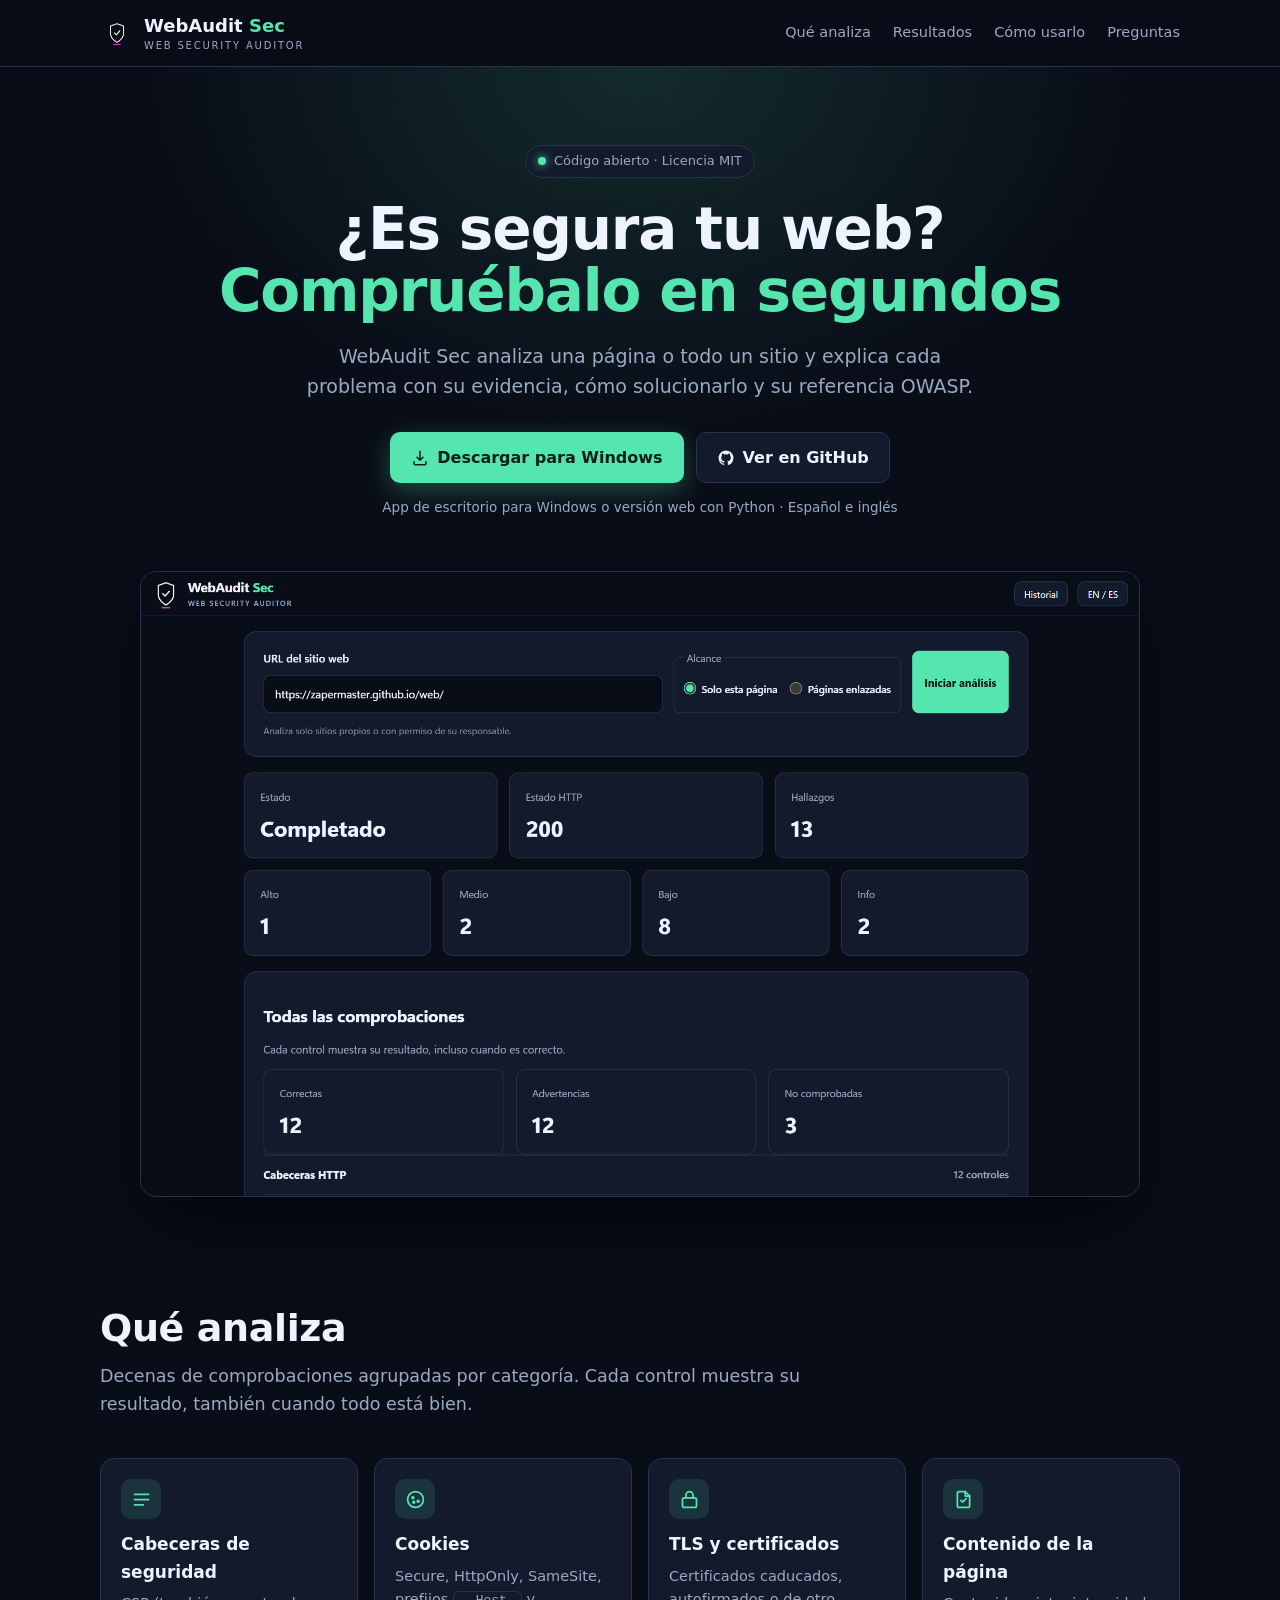
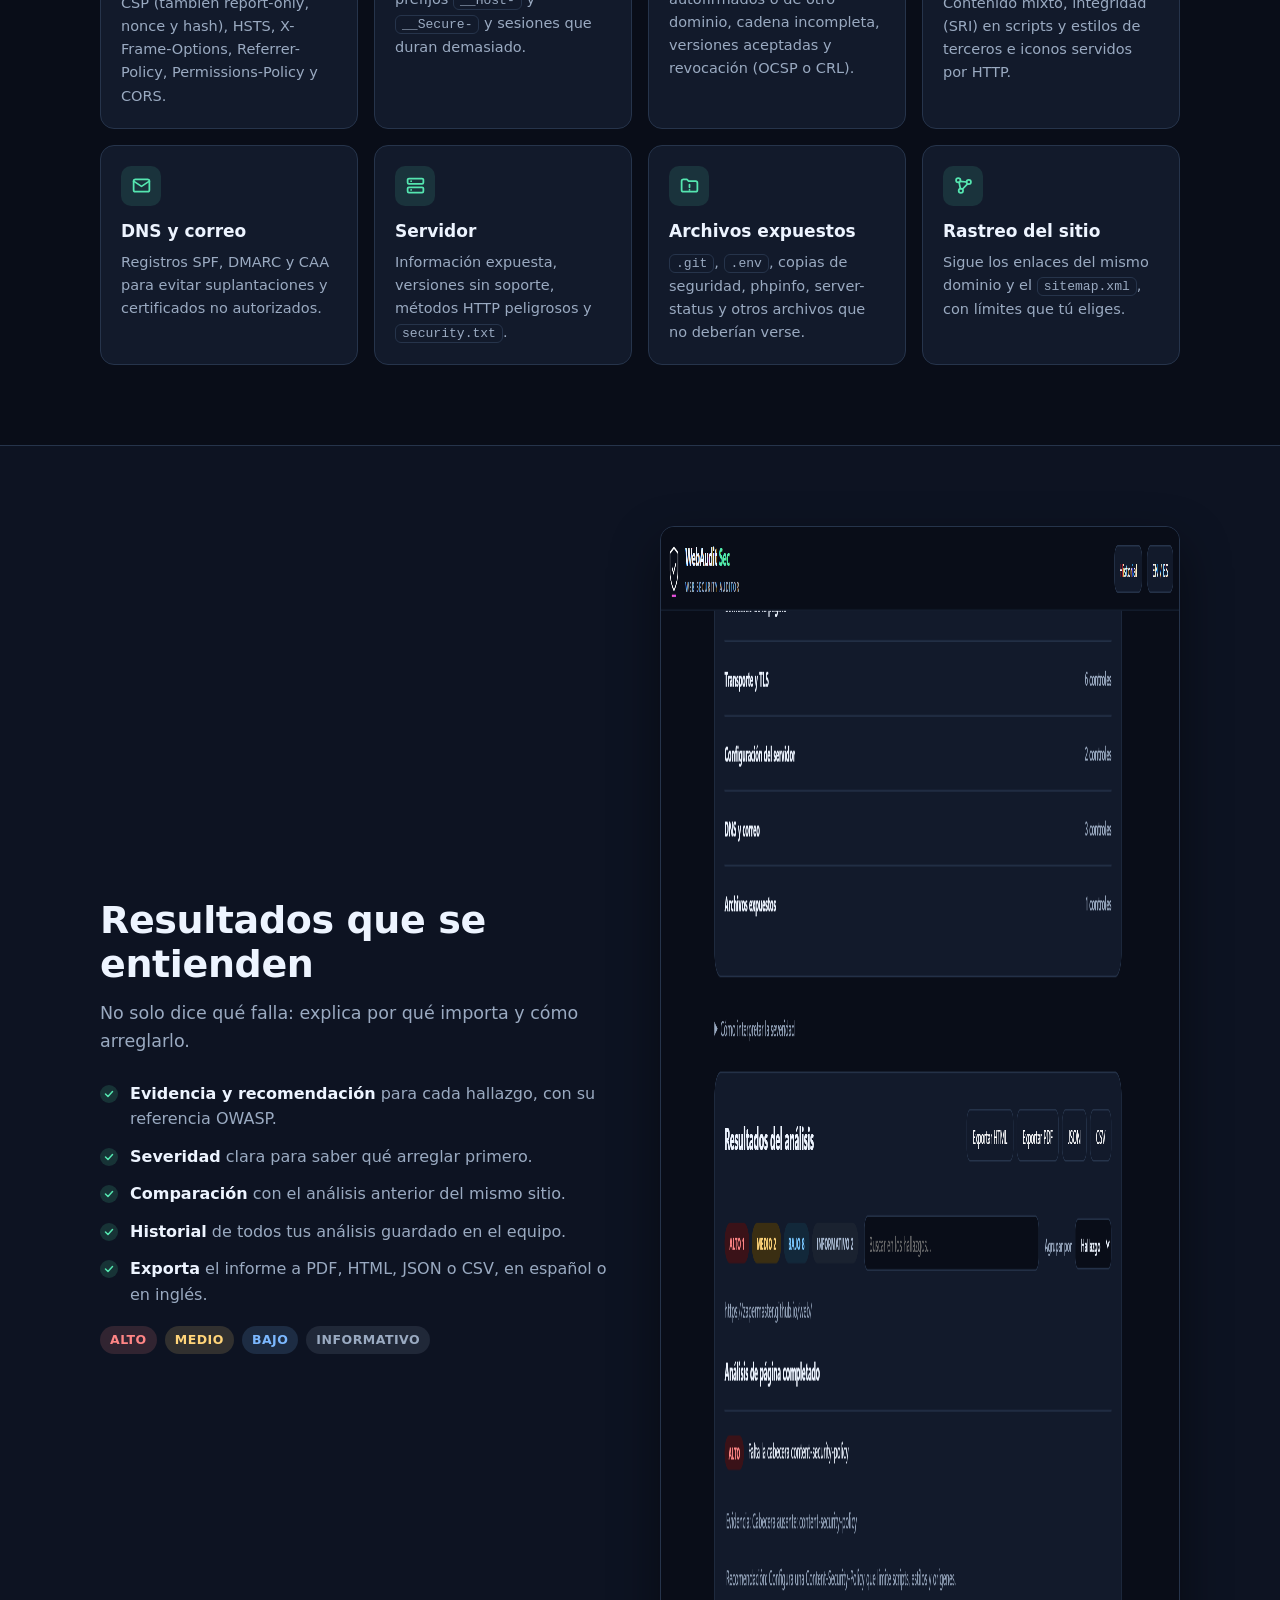
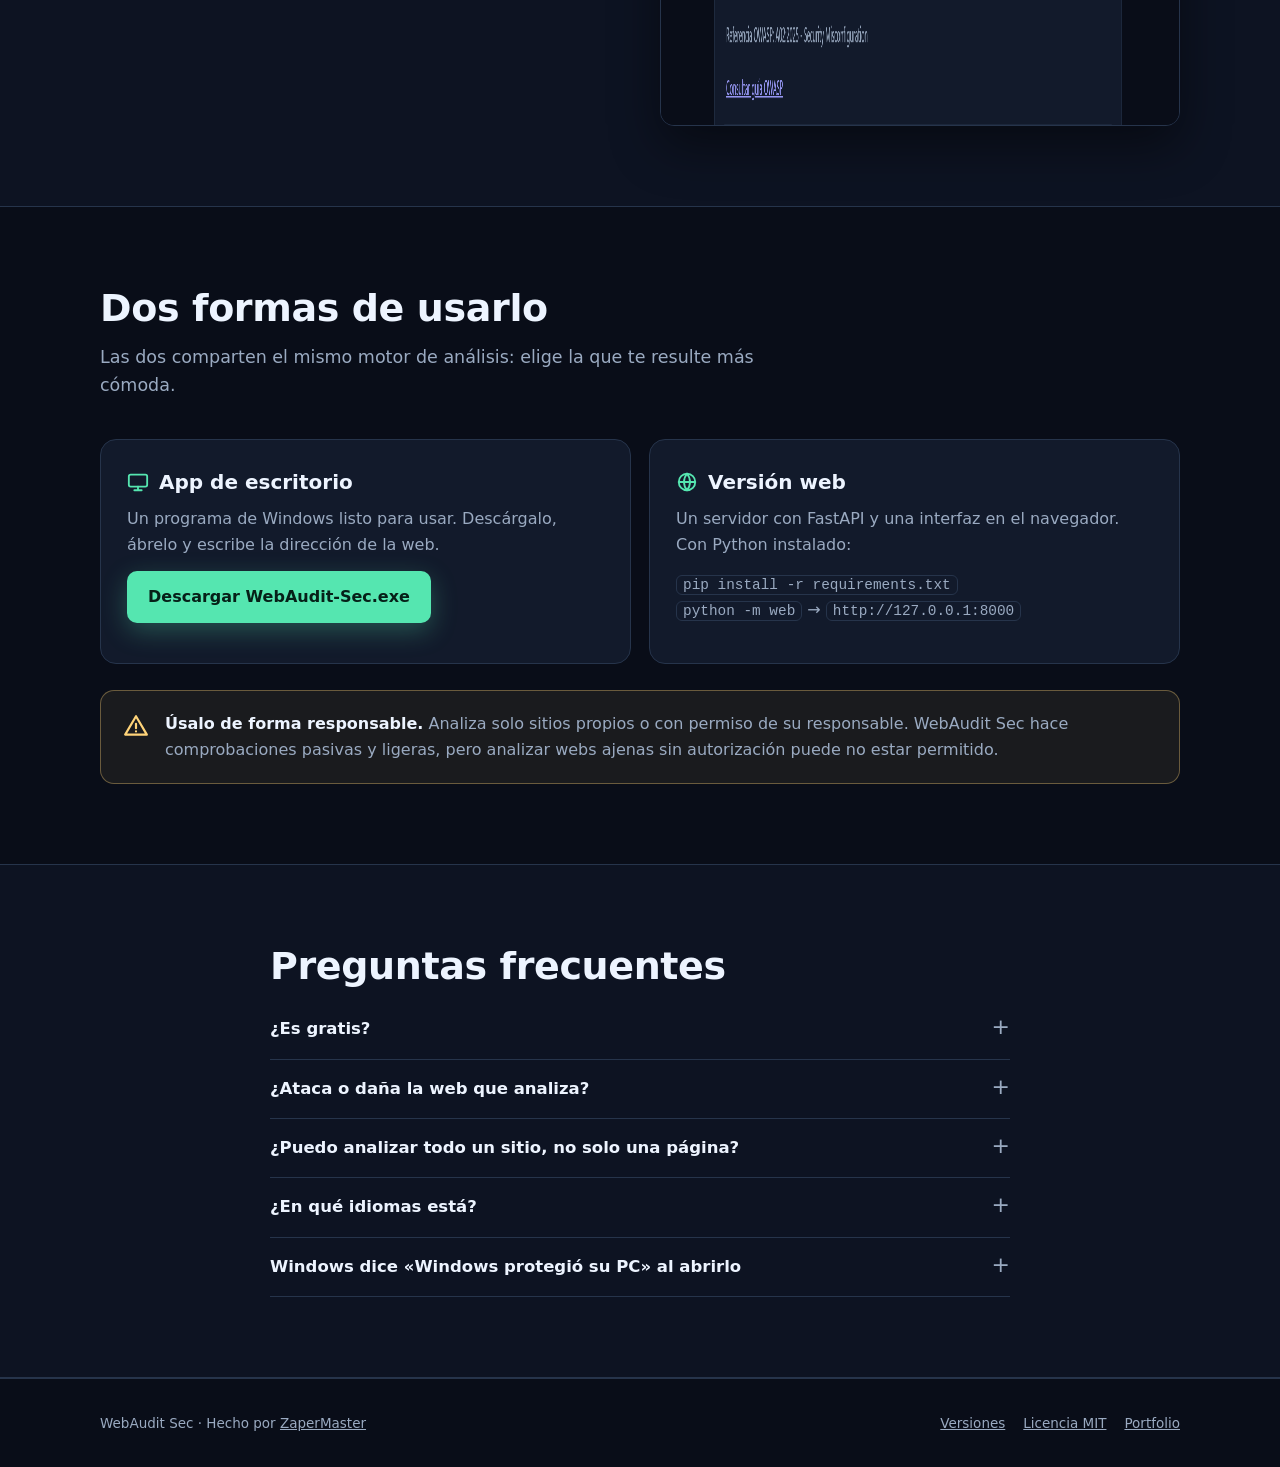
==== docs/index.html @ 6c25b054 "Página web del proyecto (docs/, GitHub Pages)" ====
<!doctype html>
<html lang="es">
<head>
<meta charset="utf-8">
<meta name="viewport" content="width=device-width, initial-scale=1">
<title>WebAudit Sec · Auditor de seguridad web</title>
<meta name="description" content="Auditor de seguridad web: cabeceras, cookies, TLS, DNS y archivos expuestos, con recomendaciones y referencias OWASP. Web y app de escritorio para Windows.">
<link rel="icon" href="logo.png">
<meta property="og:title" content="WebAudit Sec">
<meta property="og:description" content="Analiza la seguridad de una web y explica cada hallazgo con su recomendación y su referencia OWASP.">
<meta property="og:image" content="capturas/resumen.png">
<style>
  :root {
    --bg: #090d18; --bg-2: #0d1322; --panel: #121a2b; --border: #26344b;
    --accent: #55e6b0; --pink: #e24fd6; --muted: #9aaac1; --text: #edf4ff;
    --high: #ff8585; --medium: #ffd479; --low: #7cb8ff;
  }
  * { box-sizing: border-box; }
  html { scroll-behavior: smooth; }
  body { margin: 0; background: var(--bg); color: var(--text); font: 16px/1.6 "Segoe UI", system-ui, -apple-system, Roboto, sans-serif; }
  a { color: inherit; }
  code { font-family: "Cascadia Code", Consolas, monospace; font-size: .9em; background: var(--panel); border: 1px solid var(--border); border-radius: 6px; padding: 1px 6px; }
  .wrap { max-width: 1120px; margin: 0 auto; padding: 0 20px; }

  header { position: sticky; top: 0; z-index: 10; background: color-mix(in srgb, var(--bg) 85%, transparent); backdrop-filter: blur(10px); border-bottom: 1px solid var(--border); }
  header .wrap { display: flex; align-items: center; gap: 24px; height: 66px; }
  .brand { display: flex; align-items: center; gap: 10px; text-decoration: none; }
  .brand img { width: 34px; height: 34px; }
  .brand b { font-size: 18px; }
  .brand b span { color: var(--accent); }
  .brand small { display: block; font-size: 10px; letter-spacing: .18em; color: var(--muted); margin-top: -3px; }
  nav { display: flex; gap: 22px; margin-left: auto; font-size: 14.5px; }
  nav a { text-decoration: none; color: var(--muted); }
  nav a:hover { color: var(--text); }

  .btn { display: inline-flex; align-items: center; gap: 8px; padding: 12px 20px; border-radius: 10px; font-weight: 600; text-decoration: none; border: 1px solid transparent; transition: transform .15s, filter .15s; }
  .btn:hover { transform: translateY(-1px); filter: brightness(1.08); }
  .btn svg { width: 18px; height: 18px; }
  .btn-primary { background: var(--accent); color: #062018; box-shadow: 0 8px 26px rgb(85 230 176 / .28); }
  .btn-ghost { border-color: var(--border); background: var(--panel); }

  .hero { padding: 78px 0 30px; text-align: center; background: radial-gradient(55% 45% at 50% 0%, rgb(85 230 176 / .14), transparent 70%); }
  .tag { display: inline-flex; gap: 8px; align-items: center; padding: 5px 12px; border: 1px solid var(--border); border-radius: 999px; font-size: 13px; color: var(--muted); background: var(--panel); margin-bottom: 20px; }
  .tag i { width: 8px; height: 8px; border-radius: 50%; background: var(--accent); box-shadow: 0 0 10px var(--accent); }
  .hero h1 { font-size: clamp(34px, 6vw, 58px); line-height: 1.08; margin: 0 auto 18px; max-width: 860px; letter-spacing: -.02em; }
  .hero h1 span { color: var(--accent); }
  .hero p { font-size: 19px; color: var(--muted); max-width: 680px; margin: 0 auto 30px; }
  .cta { display: flex; gap: 12px; justify-content: center; flex-wrap: wrap; }
  .note { margin-top: 14px; font-size: 13.5px; color: var(--muted); }

  .shot { margin: 52px auto 0; max-width: 1000px; border-radius: 16px; border: 1px solid var(--border); overflow: hidden; box-shadow: 0 30px 80px rgb(0 0 0 / .55); background: var(--panel); }
  .shot img { display: block; width: 100%; height: auto; }

  section { padding: 80px 0; }
  section.alt { background: var(--bg-2); border-top: 1px solid var(--border); border-bottom: 1px solid var(--border); }
  h2 { font-size: clamp(28px, 4vw, 38px); line-height: 1.15; margin: 0 0 12px; letter-spacing: -.01em; }
  .lead { color: var(--muted); font-size: 17.5px; max-width: 700px; margin: 0 0 40px; }

  .checks { display: grid; grid-template-columns: repeat(auto-fit, minmax(250px, 1fr)); gap: 16px; }
  .check { border: 1px solid var(--border); border-radius: 14px; padding: 20px; background: var(--panel); }
  .check .ico { width: 40px; height: 40px; border-radius: 10px; display: grid; place-items: center; background: rgb(85 230 176 / .12); color: var(--accent); margin-bottom: 12px; }
  .check .ico svg { width: 21px; height: 21px; }
  .check h3 { margin: 0 0 6px; font-size: 17px; }
  .check p { margin: 0; color: var(--muted); font-size: 14.5px; }

  .split { display: grid; grid-template-columns: 1fr 1fr; gap: 40px; align-items: center; }
  .split img { width: 100%; border-radius: 14px; border: 1px solid var(--border); box-shadow: 0 20px 50px rgb(0 0 0 / .45); }
  ul.ticks { list-style: none; padding: 0; margin: 0; display: grid; gap: 12px; }
  ul.ticks li { padding-left: 30px; position: relative; color: var(--muted); }
  ul.ticks li b { color: var(--text); }
  ul.ticks li::before { content: ""; position: absolute; left: 0; top: 4px; width: 18px; height: 18px; border-radius: 50%; background: rgb(85 230 176 / .15) url("data:image/svg+xml,%3Csvg xmlns='http://www.w3.org/2000/svg' viewBox='0 0 24 24' fill='none' stroke='%2355e6b0' stroke-width='3' stroke-linecap='round' stroke-linejoin='round'%3E%3Cpath d='M5 12l5 5 9-10'/%3E%3C/svg%3E") center / 12px no-repeat; }
  .sev { display: flex; gap: 8px; flex-wrap: wrap; margin: 18px 0 0; }
  .sev span { padding: 4px 10px; border-radius: 999px; font-size: 12.5px; font-weight: 700; letter-spacing: .04em; }

  .modes { display: grid; grid-template-columns: repeat(auto-fit, minmax(300px, 1fr)); gap: 18px; }
  .mode { border: 1px solid var(--border); border-radius: 16px; padding: 26px; background: var(--panel); }
  .mode h3 { margin: 0 0 8px; font-size: 20px; display: flex; align-items: center; gap: 10px; }
  .mode h3 svg { width: 22px; height: 22px; color: var(--accent); }
  .mode p { color: var(--muted); margin: 0 0 14px; }

  .warn { display: flex; gap: 16px; align-items: flex-start; border: 1px solid rgb(255 212 121 / .35); background: rgb(255 212 121 / .07); border-radius: 14px; padding: 20px 22px; }
  .warn svg { flex: none; width: 26px; height: 26px; color: var(--medium); margin-top: 2px; }
  .warn p { margin: 0; color: var(--muted); }
  .warn b { color: var(--text); }

  .faq { max-width: 780px; }
  details { border-bottom: 1px solid var(--border); padding: 16px 0; }
  summary { cursor: pointer; font-weight: 600; font-size: 16.5px; list-style: none; display: flex; justify-content: space-between; gap: 20px; }
  summary::after { content: "+"; color: var(--muted); font-weight: 400; font-size: 22px; line-height: 1; }
  details[open] summary::after { content: "−"; }
  details p { margin: 10px 0 0; color: var(--muted); }

  footer { padding: 34px 0; border-top: 1px solid var(--border); color: var(--muted); font-size: 13.5px; }
  footer .wrap { display: flex; flex-wrap: wrap; gap: 14px 26px; align-items: center; }
  footer .right { margin-left: auto; display: flex; gap: 18px; }

  @media (max-width: 800px) {
    nav { display: none; }
    .split { grid-template-columns: 1fr; }
    section { padding: 60px 0; }
    footer .right { margin-left: 0; }
  }
</style>
</head>
<body>

<header>
  <div class="wrap">
    <a class="brand" href="#"><img src="logo.png" alt=""><div><b>WebAudit <span>Sec</span></b><small>WEB SECURITY AUDITOR</small></div></a>
    <nav>
      <a href="#analiza">Qué analiza</a>
      <a href="#resultados">Resultados</a>
      <a href="#uso">Cómo usarlo</a>
      <a href="#preguntas">Preguntas</a>
    </nav>
  </div>
</header>

<main>
  <div class="hero">
    <div class="wrap">
      <div class="tag"><i></i> Código abierto · Licencia MIT</div>
      <h1>¿Es segura tu web? <span>Compruébalo en segundos</span></h1>
      <p>WebAudit Sec analiza una página o todo un sitio y explica cada problema con su evidencia, cómo solucionarlo y su referencia OWASP.</p>
      <div class="cta">
        <a class="btn btn-primary" href="https://github.com/ZaperMaster/WebAudit-Sec/releases/latest">
          <svg viewBox="0 0 24 24" fill="none" stroke="currentColor" stroke-width="2" stroke-linecap="round" stroke-linejoin="round"><path d="M12 3v12m0 0-4-4m4 4 4-4M4 17v2a2 2 0 0 0 2 2h12a2 2 0 0 0 2-2v-2"/></svg>
          Descargar para Windows
        </a>
        <a class="btn btn-ghost" href="https://github.com/ZaperMaster/WebAudit-Sec">
          <svg viewBox="0 0 24 24" fill="currentColor"><path d="M12 2a10 10 0 0 0-3.16 19.49c.5.09.68-.22.68-.48v-1.7c-2.78.6-3.37-1.34-3.37-1.34-.45-1.16-1.11-1.47-1.11-1.47-.91-.62.07-.6.07-.6 1 .07 1.53 1.03 1.53 1.03.9 1.52 2.34 1.08 2.91.83.09-.65.35-1.08.63-1.33-2.22-.25-4.55-1.11-4.55-4.94 0-1.09.39-1.98 1.03-2.68-.1-.25-.45-1.27.1-2.65 0 0 .84-.27 2.75 1.02a9.56 9.56 0 0 1 5 0c1.91-1.29 2.75-1.02 2.75-1.02.55 1.38.2 2.4.1 2.65.64.7 1.03 1.59 1.03 2.68 0 3.84-2.34 4.68-4.57 4.93.36.31.68.92.68 1.85v2.74c0 .27.18.58.69.48A10 10 0 0 0 12 2Z"/></svg>
          Ver en GitHub
        </a>
      </div>
      <div class="note">App de escritorio para Windows o versión web con Python · Español e inglés</div>
      <div class="shot"><img src="capturas/resumen.png" alt="Resumen de un análisis: estado, hallazgos por severidad y comprobaciones" width="1920" height="1200"></div>
    </div>
  </div>

  <section id="analiza">
    <div class="wrap">
      <h2>Qué analiza</h2>
      <p class="lead">Decenas de comprobaciones agrupadas por categoría. Cada control muestra su resultado, también cuando todo está bien.</p>
      <div class="checks">
        <div class="check"><div class="ico"><svg viewBox="0 0 24 24" fill="none" stroke="currentColor" stroke-width="2" stroke-linecap="round" stroke-linejoin="round"><path d="M4 6h16M4 12h16M4 18h10"/></svg></div><h3>Cabeceras de seguridad</h3><p>CSP (también report-only, nonce y hash), HSTS, X-Frame-Options, Referrer-Policy, Permissions-Policy y CORS.</p></div>
        <div class="check"><div class="ico"><svg viewBox="0 0 24 24" fill="none" stroke="currentColor" stroke-width="2" stroke-linecap="round" stroke-linejoin="round"><circle cx="12" cy="12" r="9"/><circle cx="9" cy="10" r="1"/><circle cx="15" cy="14" r="1"/><circle cx="10" cy="15" r="1"/></svg></div><h3>Cookies</h3><p>Secure, HttpOnly, SameSite, prefijos <code>__Host-</code> y <code>__Secure-</code> y sesiones que duran demasiado.</p></div>
        <div class="check"><div class="ico"><svg viewBox="0 0 24 24" fill="none" stroke="currentColor" stroke-width="2" stroke-linecap="round" stroke-linejoin="round"><rect x="4" y="10" width="16" height="11" rx="2"/><path d="M8 10V7a4 4 0 0 1 8 0v3"/></svg></div><h3>TLS y certificados</h3><p>Certificados caducados, autofirmados o de otro dominio, cadena incompleta, versiones aceptadas y revocación (OCSP o CRL).</p></div>
        <div class="check"><div class="ico"><svg viewBox="0 0 24 24" fill="none" stroke="currentColor" stroke-width="2" stroke-linecap="round" stroke-linejoin="round"><path d="M14 3H7a2 2 0 0 0-2 2v14a2 2 0 0 0 2 2h10a2 2 0 0 0 2-2V8z"/><path d="M14 3v5h5M9 13l2 2 4-4"/></svg></div><h3>Contenido de la página</h3><p>Contenido mixto, integridad (SRI) en scripts y estilos de terceros e iconos servidos por HTTP.</p></div>
        <div class="check"><div class="ico"><svg viewBox="0 0 24 24" fill="none" stroke="currentColor" stroke-width="2" stroke-linecap="round" stroke-linejoin="round"><rect x="3" y="5" width="18" height="14" rx="2"/><path d="m3 7 9 6 9-6"/></svg></div><h3>DNS y correo</h3><p>Registros SPF, DMARC y CAA para evitar suplantaciones y certificados no autorizados.</p></div>
        <div class="check"><div class="ico"><svg viewBox="0 0 24 24" fill="none" stroke="currentColor" stroke-width="2" stroke-linecap="round" stroke-linejoin="round"><rect x="3" y="4" width="18" height="6" rx="1.5"/><rect x="3" y="14" width="18" height="6" rx="1.5"/><path d="M7 7h.01M7 17h.01"/></svg></div><h3>Servidor</h3><p>Información expuesta, versiones sin soporte, métodos HTTP peligrosos y <code>security.txt</code>.</p></div>
        <div class="check"><div class="ico"><svg viewBox="0 0 24 24" fill="none" stroke="currentColor" stroke-width="2" stroke-linecap="round" stroke-linejoin="round"><path d="M3 7a2 2 0 0 1 2-2h4l2 2h8a2 2 0 0 1 2 2v8a2 2 0 0 1-2 2H5a2 2 0 0 1-2-2z"/><path d="M12 11v3M12 17h.01"/></svg></div><h3>Archivos expuestos</h3><p><code>.git</code>, <code>.env</code>, copias de seguridad, phpinfo, server-status y otros archivos que no deberían verse.</p></div>
        <div class="check"><div class="ico"><svg viewBox="0 0 24 24" fill="none" stroke="currentColor" stroke-width="2" stroke-linecap="round" stroke-linejoin="round"><circle cx="6" cy="6" r="2.5"/><circle cx="18" cy="8" r="2.5"/><circle cx="9" cy="18" r="2.5"/><path d="M8.2 7.2 15.6 8M7 8.4l1.4 7.2M16.6 10.1l-5.9 6.2"/></svg></div><h3>Rastreo del sitio</h3><p>Sigue los enlaces del mismo dominio y el <code>sitemap.xml</code>, con límites que tú eliges.</p></div>
      </div>
    </div>
  </section>

  <section id="resultados" class="alt">
    <div class="wrap split">
      <div>
        <h2>Resultados que se entienden</h2>
        <p class="lead" style="margin-bottom:26px">No solo dice qué falla: explica por qué importa y cómo arreglarlo.</p>
        <ul class="ticks">
          <li><b>Evidencia y recomendación</b> para cada hallazgo, con su referencia OWASP.</li>
          <li><b>Severidad</b> clara para saber qué arreglar primero.</li>
          <li><b>Comparación</b> con el análisis anterior del mismo sitio.</li>
          <li><b>Historial</b> de todos tus análisis guardado en el equipo.</li>
          <li><b>Exporta</b> el informe a PDF, HTML, JSON o CSV, en español o en inglés.</li>
        </ul>
        <div class="sev">
          <span style="background:rgb(255 133 133 / .15);color:var(--high)">ALTO</span>
          <span style="background:rgb(255 212 121 / .15);color:var(--medium)">MEDIO</span>
          <span style="background:rgb(124 184 255 / .15);color:var(--low)">BAJO</span>
          <span style="background:rgb(169 186 210 / .12);color:var(--muted)">INFORMATIVO</span>
        </div>
      </div>
      <img src="capturas/detalle.png" alt="Detalle de un hallazgo con evidencia, recomendación y referencia OWASP" width="1920" height="1200" loading="lazy">
    </div>
  </section>

  <section id="uso">
    <div class="wrap">
      <h2>Dos formas de usarlo</h2>
      <p class="lead">Las dos comparten el mismo motor de análisis: elige la que te resulte más cómoda.</p>
      <div class="modes">
        <div class="mode">
          <h3><svg viewBox="0 0 24 24" fill="none" stroke="currentColor" stroke-width="2" stroke-linecap="round" stroke-linejoin="round"><rect x="2" y="4" width="20" height="13" rx="2"/><path d="M8 21h8M12 17v4"/></svg>App de escritorio</h3>
          <p>Un programa de Windows listo para usar. Descárgalo, ábrelo y escribe la dirección de la web.</p>
          <a class="btn btn-primary" href="https://github.com/ZaperMaster/WebAudit-Sec/releases/latest">Descargar WebAudit-Sec.exe</a>
        </div>
        <div class="mode">
          <h3><svg viewBox="0 0 24 24" fill="none" stroke="currentColor" stroke-width="2" stroke-linecap="round" stroke-linejoin="round"><circle cx="12" cy="12" r="9"/><path d="M3 12h18M12 3a14 14 0 0 1 0 18M12 3a14 14 0 0 0 0 18"/></svg>Versión web</h3>
          <p>Un servidor con FastAPI y una interfaz en el navegador. Con Python instalado:</p>
          <p><code>pip install -r requirements.txt</code><br><code>python -m web</code> → <code>http://127.0.0.1:8000</code></p>
        </div>
      </div>
      <div style="height:26px"></div>
      <div class="warn">
        <svg viewBox="0 0 24 24" fill="none" stroke="currentColor" stroke-width="2" stroke-linecap="round" stroke-linejoin="round"><path d="M12 3 2 20h20z"/><path d="M12 10v4M12 17h.01"/></svg>
        <p><b>Úsalo de forma responsable.</b> Analiza solo sitios propios o con permiso de su responsable. WebAudit Sec hace comprobaciones pasivas y ligeras, pero analizar webs ajenas sin autorización puede no estar permitido.</p>
      </div>
    </div>
  </section>

  <section id="preguntas" class="alt">
    <div class="wrap faq">
      <h2>Preguntas frecuentes</h2>
      <details><summary>¿Es gratis?</summary><p>Sí. WebAudit Sec es software libre con licencia MIT: puedes usarlo, estudiar su código y modificarlo.</p></details>
      <details><summary>¿Ataca o daña la web que analiza?</summary><p>No. Hace peticiones normales, como un navegador, y comprueba la configuración. No intenta explotar vulnerabilidades.</p></details>
      <details><summary>¿Puedo analizar todo un sitio, no solo una página?</summary><p>Sí. Elige «Páginas enlazadas» y seguirá los enlaces del mismo dominio y el sitemap, con un límite de páginas configurable.</p></details>
      <details><summary>¿En qué idiomas está?</summary><p>La interfaz y los informes están en español y en inglés.</p></details>
      <details><summary>Windows dice «Windows protegió su PC» al abrirlo</summary><p>Ocurre con los programas nuevos que aún no tienen firma digital. Pulsa «Más información» y después «Ejecutar de todas formas».</p></details>
    </div>
  </section>
</main>

<footer>
  <div class="wrap">
    <span>WebAudit Sec · Hecho por <a href="https://github.com/ZaperMaster">ZaperMaster</a></span>
    <div class="right">
      <a href="https://github.com/ZaperMaster/WebAudit-Sec/releases">Versiones</a>
      <a href="https://github.com/ZaperMaster/WebAudit-Sec/blob/main/LICENSE">Licencia MIT</a>
      <a href="https://zapermaster.github.io/web/">Portfolio</a>
    </div>
  </div>
</footer>

</body>
</html>
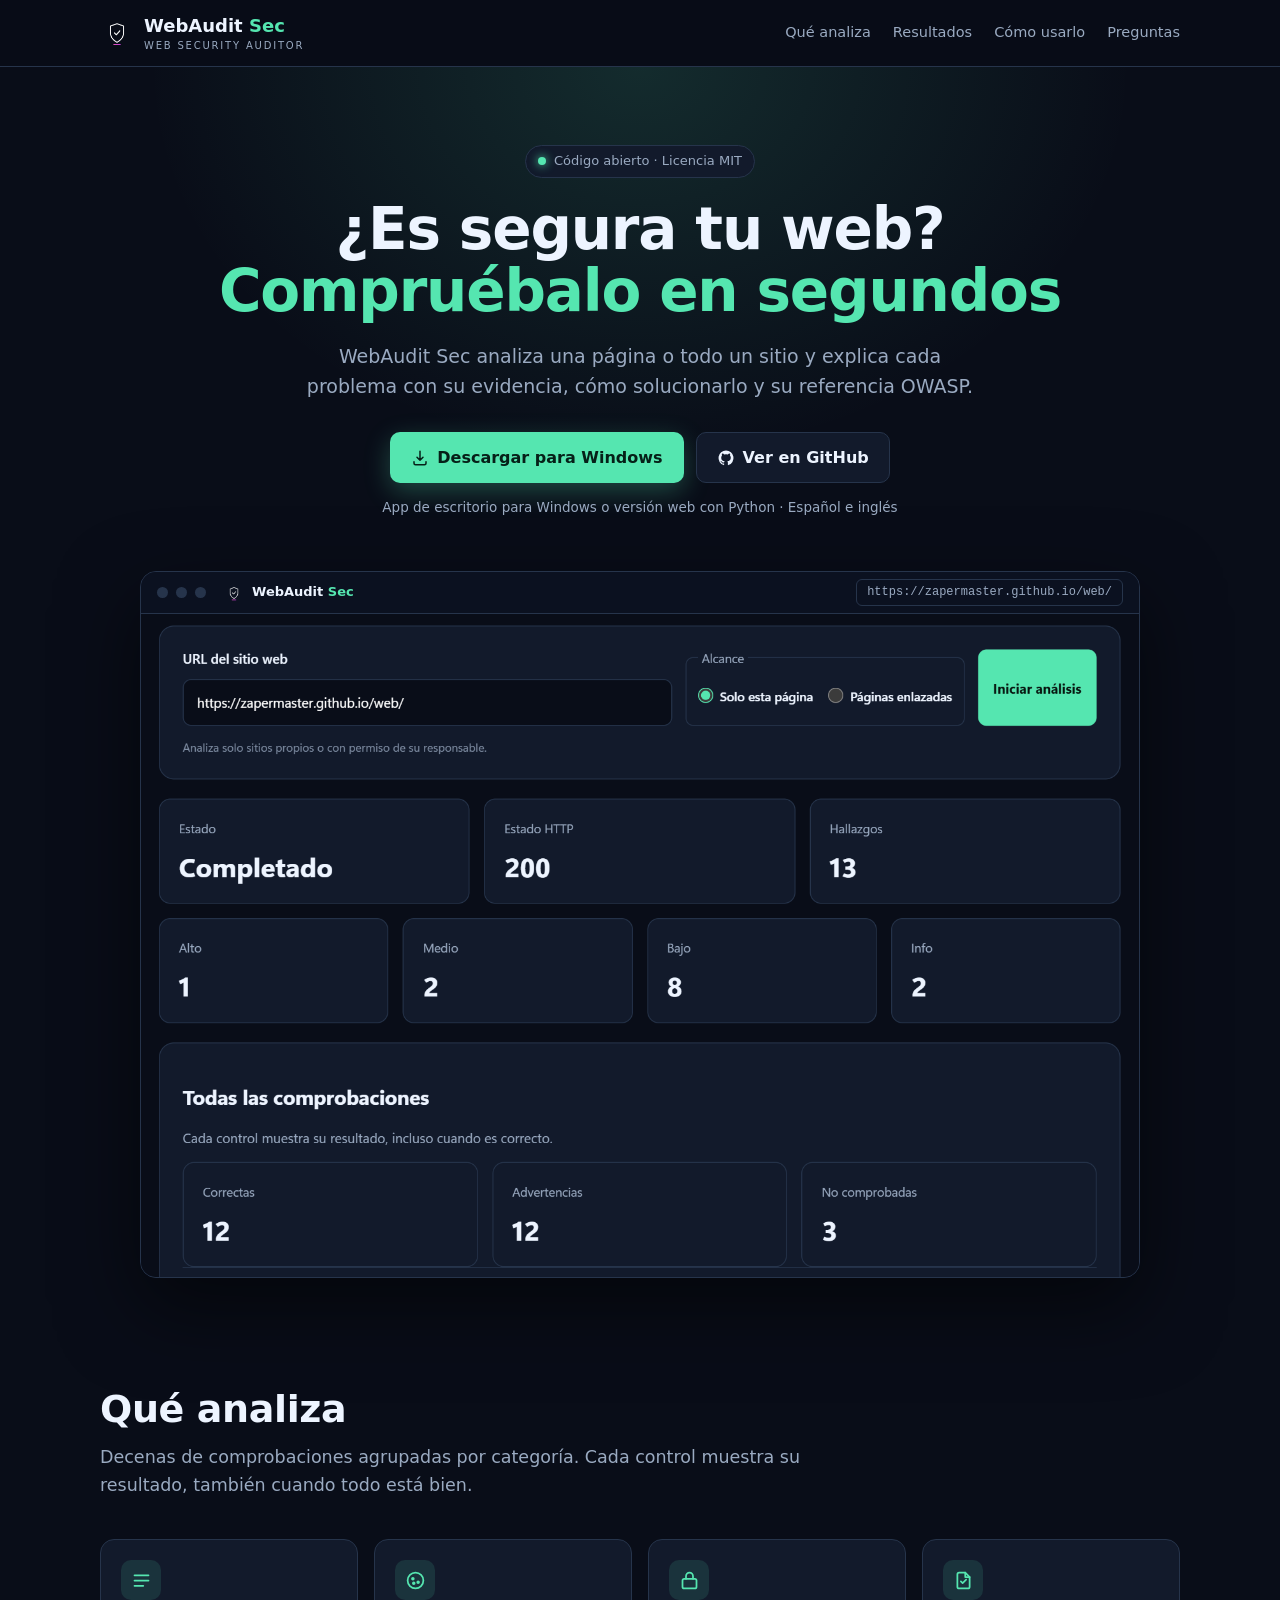
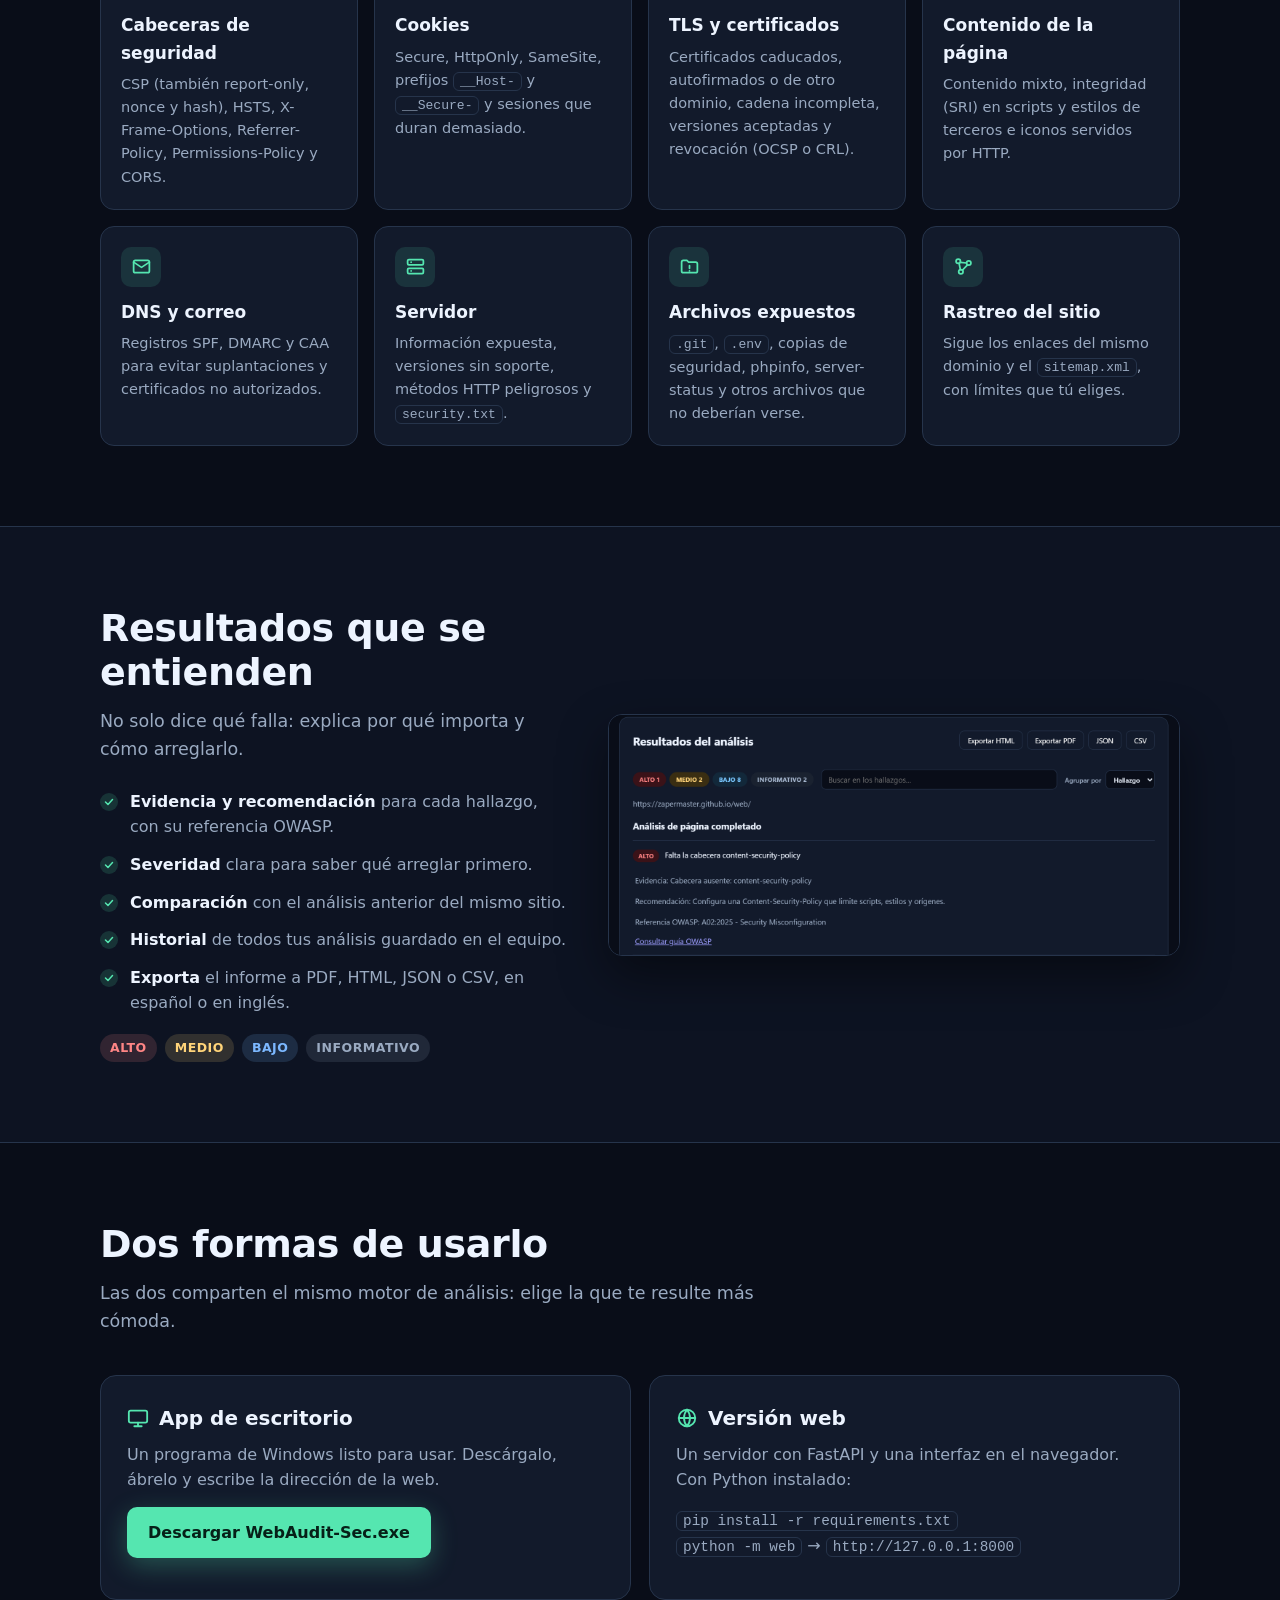
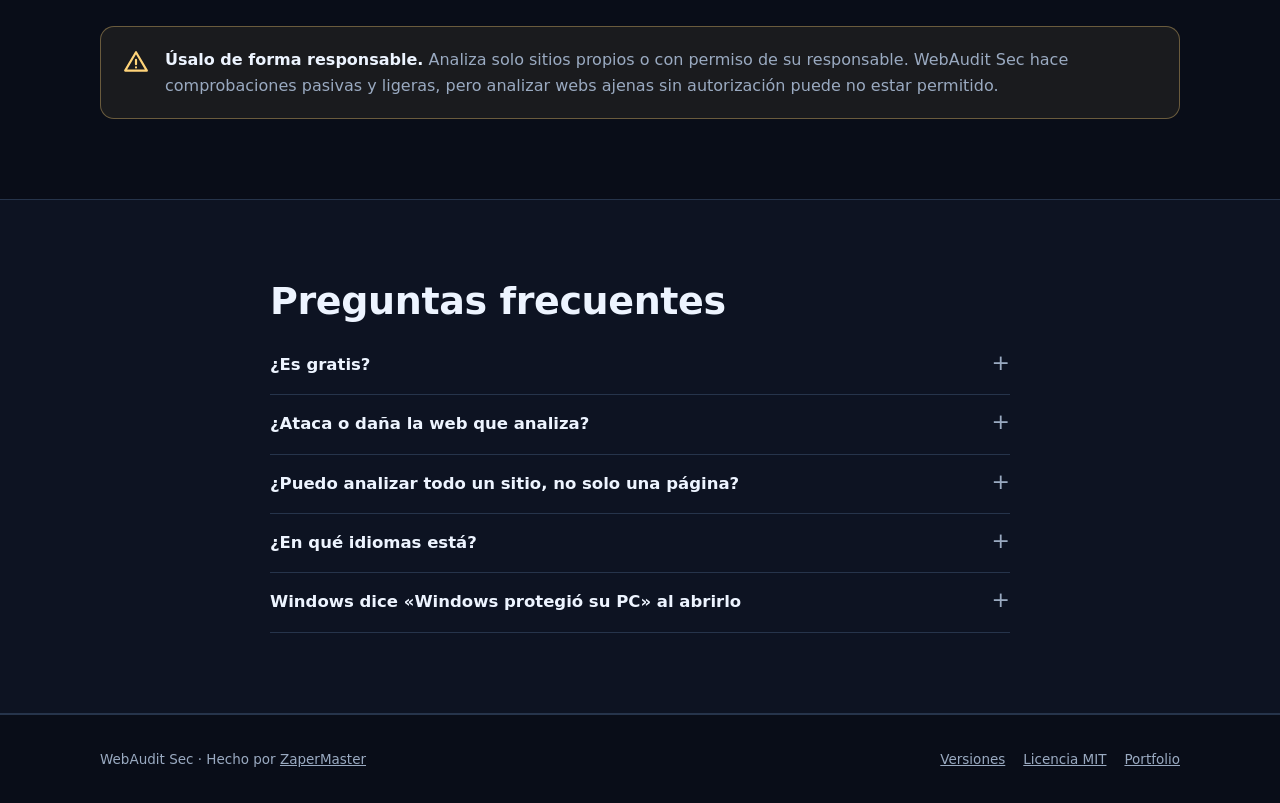
==== commit 1cdfceb0: "Web: capturas recortadas y enmarcadas" ====
--- a/docs/index.html
+++ b/docs/index.html
@@ -49,7 +49,13 @@
   .note { margin-top: 14px; font-size: 13.5px; color: var(--muted); }
 
   .shot { margin: 52px auto 0; max-width: 1000px; border-radius: 16px; border: 1px solid var(--border); overflow: hidden; box-shadow: 0 30px 80px rgb(0 0 0 / .55); background: var(--panel); }
-  .shot img { display: block; width: 100%; height: auto; }
+  .shot > img { display: block; width: 100%; height: auto; }
+  .shot-bar { display: flex; align-items: center; gap: 8px; height: 42px; padding: 0 16px; background: #0b1120; border-bottom: 1px solid var(--border); font-size: 13px; color: var(--muted); text-align: left; }
+  .shot-bar i { width: 11px; height: 11px; border-radius: 50%; background: var(--border); }
+  .shot-bar img { width: 20px; height: 20px; margin-left: 10px; }
+  .shot-bar span { color: var(--text); font-weight: 600; }
+  .shot-bar span b { color: var(--accent); }
+  .shot-bar em { margin-left: auto; font-style: normal; font-family: "Cascadia Code", Consolas, monospace; font-size: 12px; padding: 3px 10px; border: 1px solid var(--border); border-radius: 6px; }
 
   section { padding: 80px 0; }
   section.alt { background: var(--bg-2); border-top: 1px solid var(--border); border-bottom: 1px solid var(--border); }
@@ -64,7 +70,8 @@
   .check p { margin: 0; color: var(--muted); font-size: 14.5px; }
 
   .split { display: grid; grid-template-columns: 1fr 1fr; gap: 40px; align-items: center; }
-  .split img { width: 100%; border-radius: 14px; border: 1px solid var(--border); box-shadow: 0 20px 50px rgb(0 0 0 / .45); }
+  .split img.framed { width: 100%; height: auto; border-radius: 14px; border: 1px solid var(--border); box-shadow: 0 20px 50px rgb(0 0 0 / .45); background: var(--panel); }
+  .split { grid-template-columns: 0.9fr 1.1fr; }
   ul.ticks { list-style: none; padding: 0; margin: 0; display: grid; gap: 12px; }
   ul.ticks li { padding-left: 30px; position: relative; color: var(--muted); }
   ul.ticks li b { color: var(--text); }
@@ -96,6 +103,7 @@
 
   @media (max-width: 800px) {
     nav { display: none; }
+    .shot-bar em { display: none; }
     .split { grid-template-columns: 1fr; }
     section { padding: 60px 0; }
     footer .right { margin-left: 0; }
@@ -133,7 +141,10 @@
         </a>
       </div>
       <div class="note">App de escritorio para Windows o versión web con Python · Español e inglés</div>
-      <div class="shot"><img src="capturas/resumen.png" alt="Resumen de un análisis: estado, hallazgos por severidad y comprobaciones" width="1920" height="1200"></div>
+      <div class="shot">
+        <div class="shot-bar"><i></i><i></i><i></i><img src="logo.png" alt=""><span>WebAudit <b>Sec</b></span><em>https://zapermaster.github.io/web/</em></div>
+        <img src="capturas/web/resumen.png" alt="Resumen de un análisis: estado, hallazgos por severidad y comprobaciones" width="1566" height="1040">
+      </div>
     </div>
   </div>
 
@@ -173,7 +184,7 @@
           <span style="background:rgb(169 186 210 / .12);color:var(--muted)">INFORMATIVO</span>
         </div>
       </div>
-      <img src="capturas/detalle.png" alt="Detalle de un hallazgo con evidencia, recomendación y referencia OWASP" width="1920" height="1200" loading="lazy">
+      <img class="framed" src="capturas/web/resultados.png" alt="Resultados con filtros por severidad y un hallazgo con evidencia, recomendación y referencia OWASP" width="1566" height="660" loading="lazy">
     </div>
   </section>
 
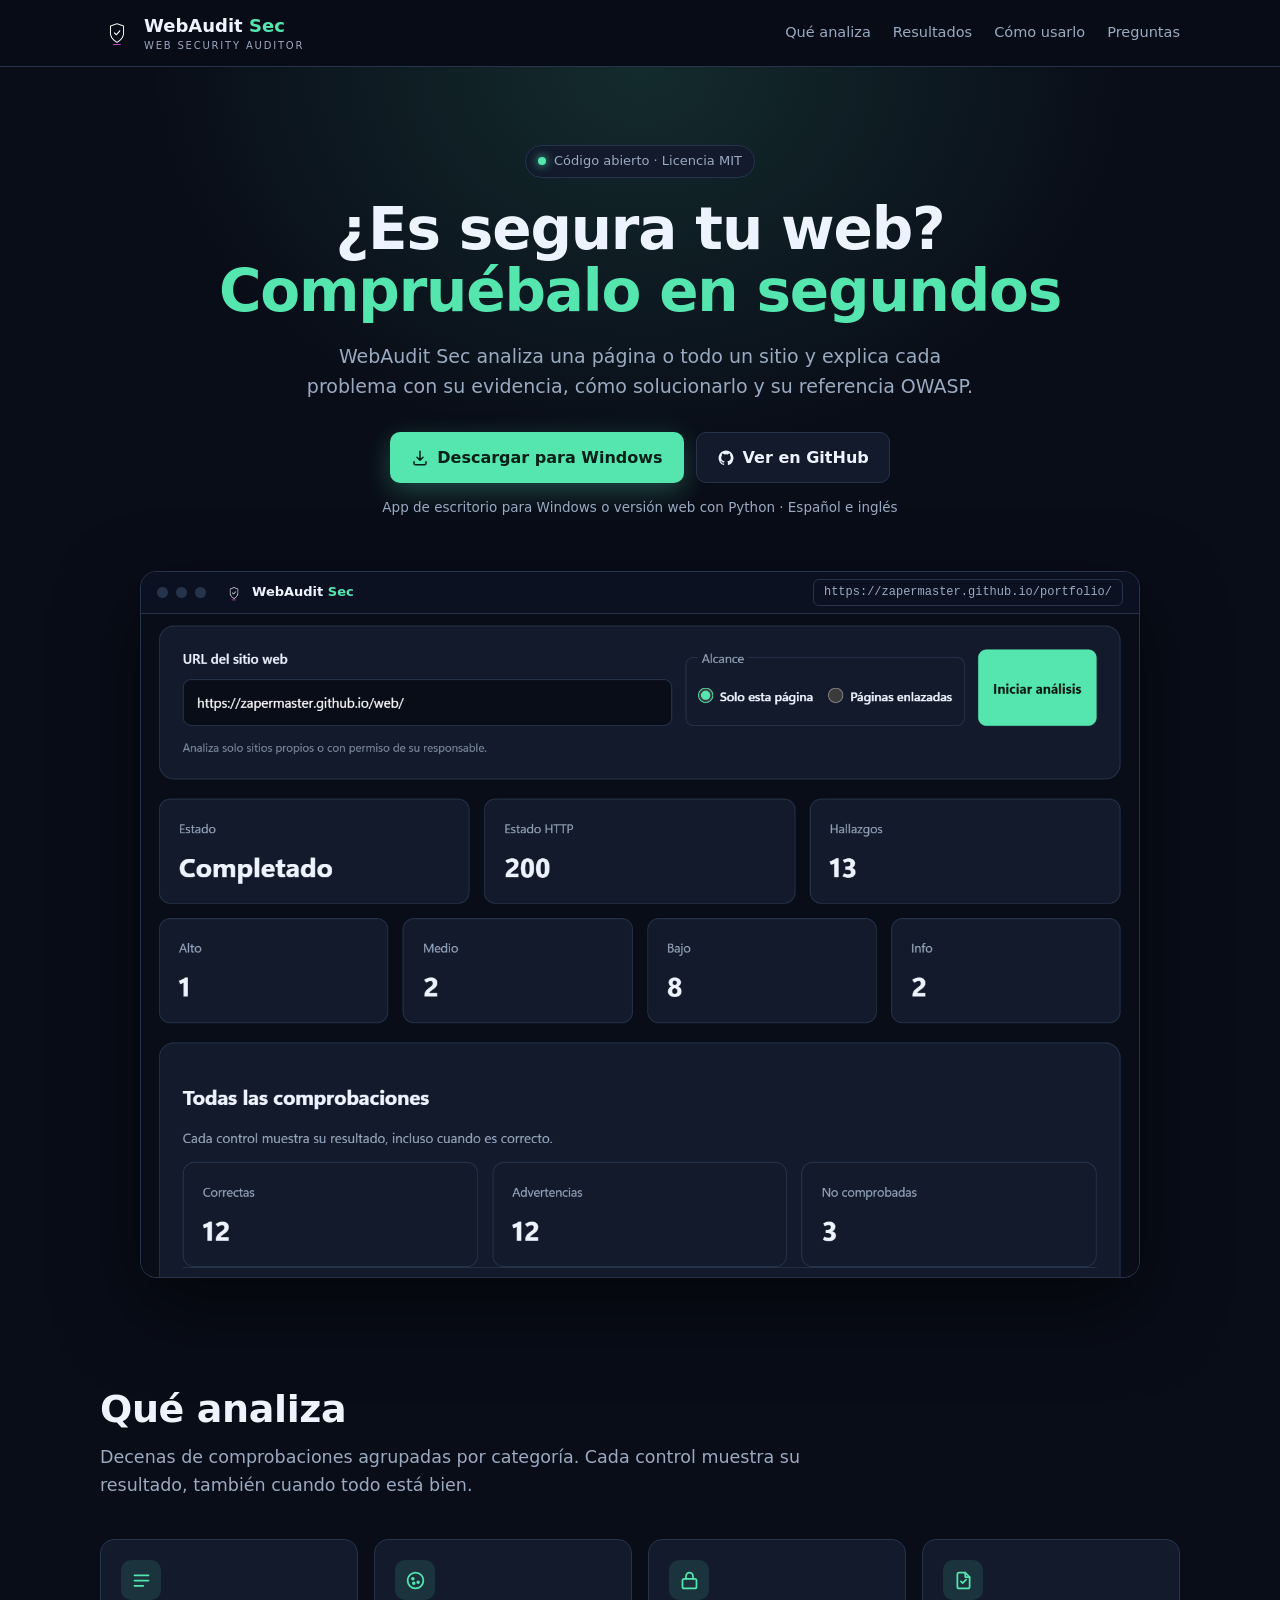
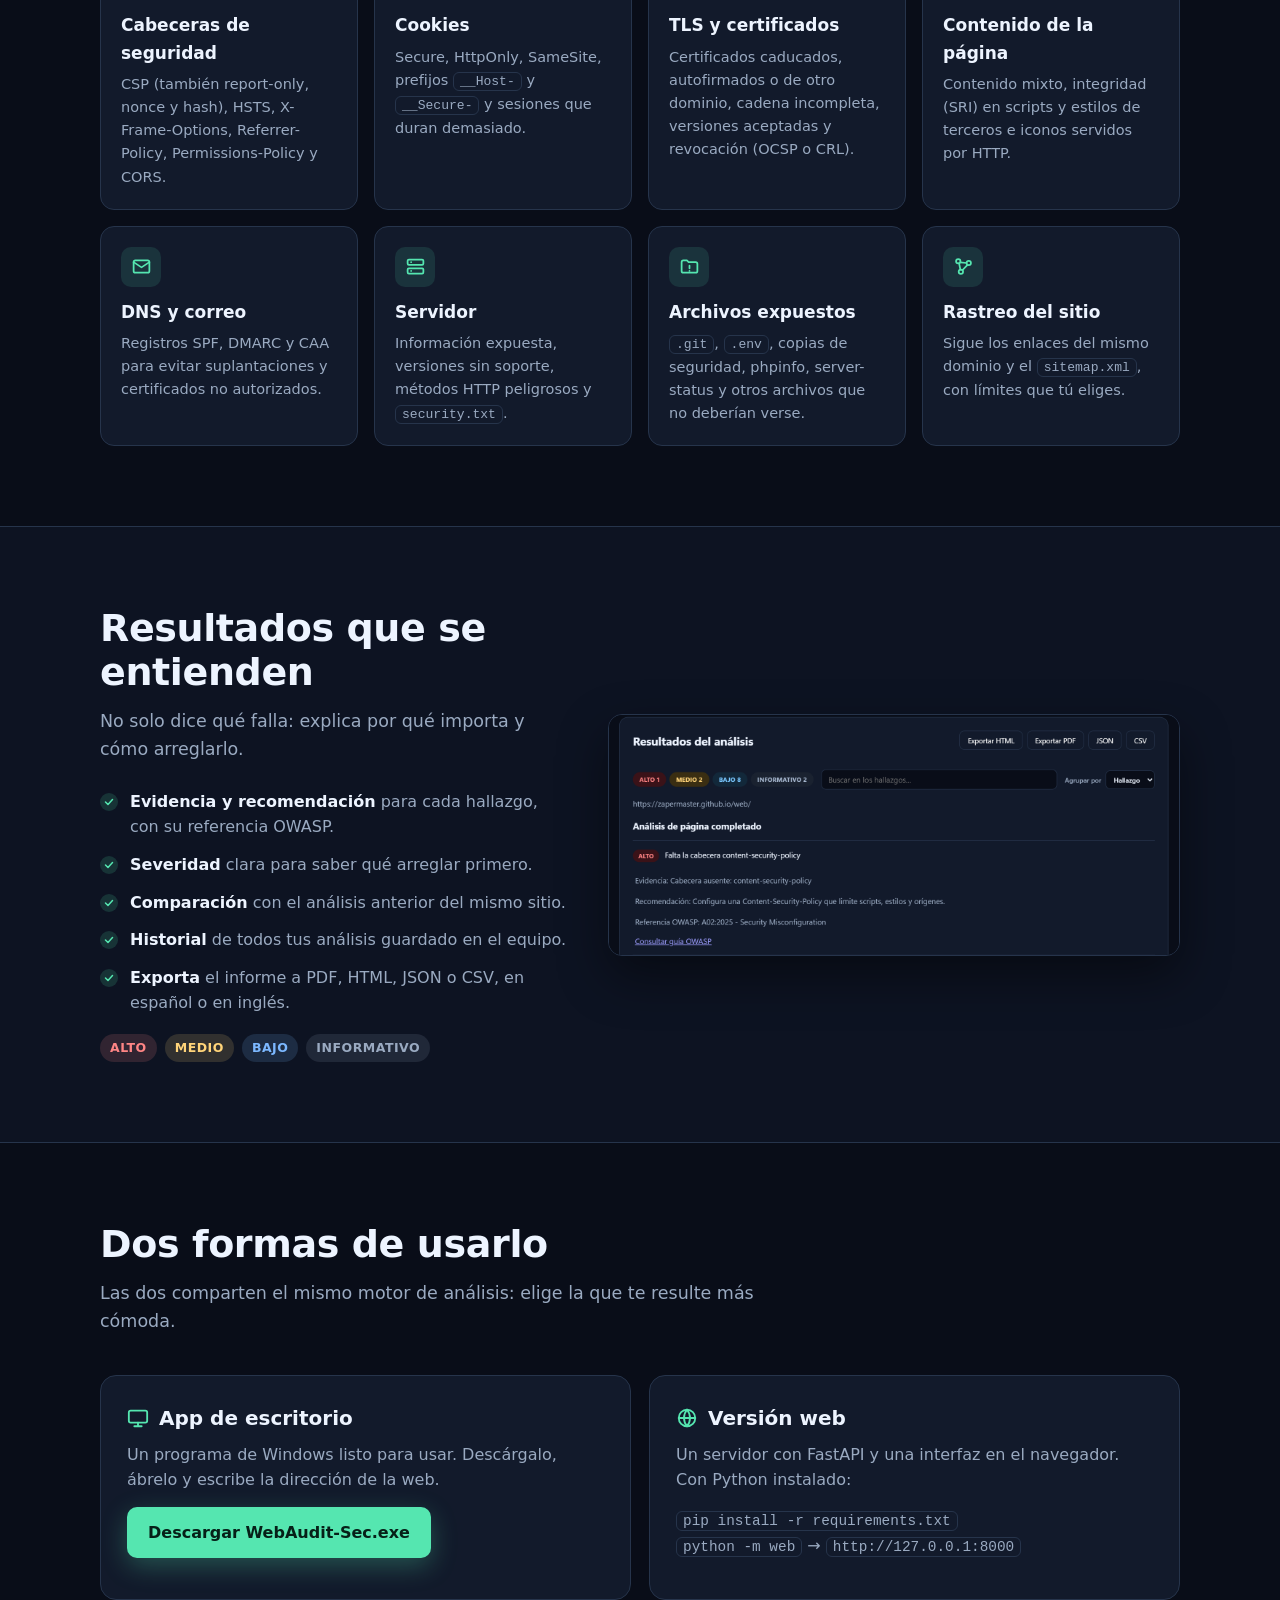
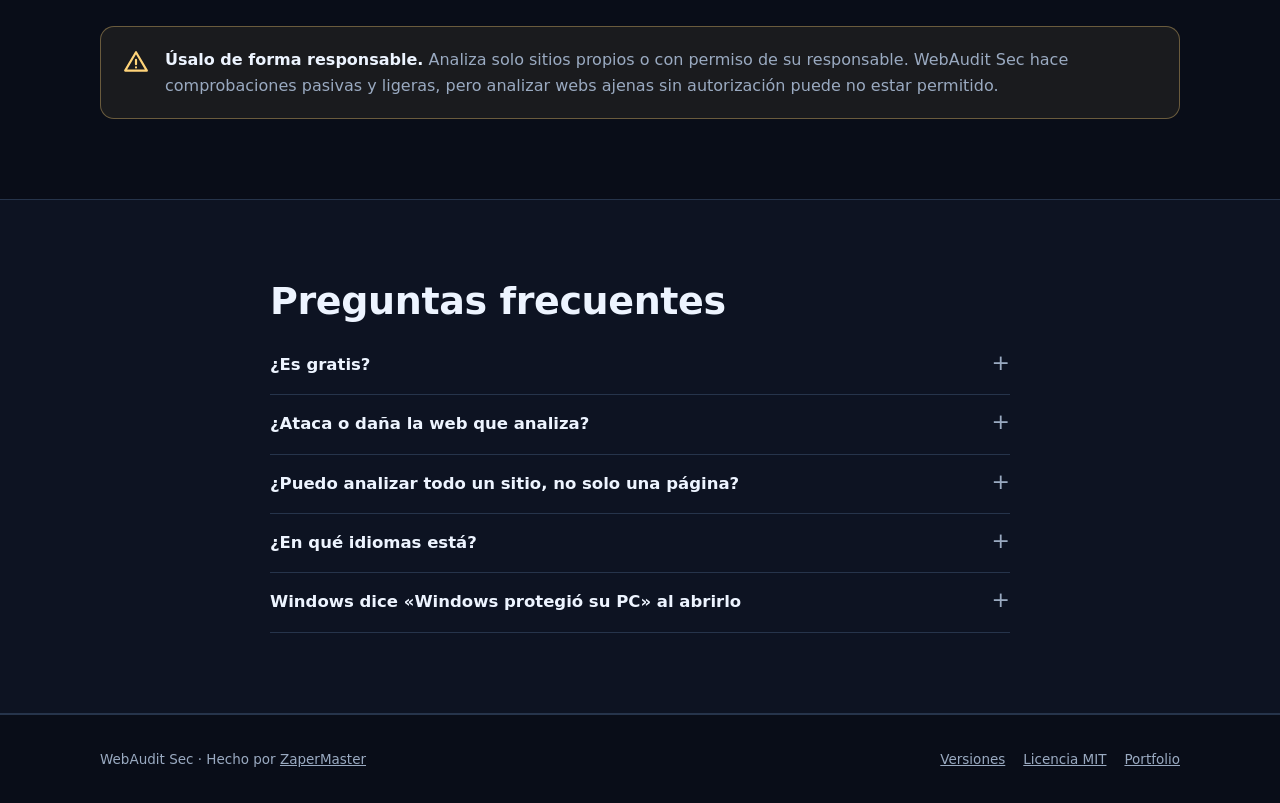
==== commit 20bbedfc: "Actualizar el enlace al portfolio" ====
--- a/docs/index.html
+++ b/docs/index.html
@@ -8,7 +8,8 @@
 <link rel="icon" href="logo.png">
 <meta property="og:title" content="WebAudit Sec">
 <meta property="og:description" content="Analiza la seguridad de una web y explica cada hallazgo con su recomendación y su referencia OWASP.">
-<meta property="og:image" content="capturas/resumen.png">
+<meta property="og:image" content="https://zapermaster.github.io/WebAudit-Sec/social.png">
+<meta name="twitter:card" content="summary_large_image">
 <style>
   :root {
     --bg: #090d18; --bg-2: #0d1322; --panel: #121a2b; --border: #26344b;
@@ -142,7 +143,7 @@
       </div>
       <div class="note">App de escritorio para Windows o versión web con Python · Español e inglés</div>
       <div class="shot">
-        <div class="shot-bar"><i></i><i></i><i></i><img src="logo.png" alt=""><span>WebAudit <b>Sec</b></span><em>https://zapermaster.github.io/web/</em></div>
+        <div class="shot-bar"><i></i><i></i><i></i><img src="logo.png" alt=""><span>WebAudit <b>Sec</b></span><em>https://zapermaster.github.io/portfolio/</em></div>
         <img src="capturas/web/resumen.png" alt="Resumen de un análisis: estado, hallazgos por severidad y comprobaciones" width="1566" height="1040">
       </div>
     </div>
@@ -230,7 +231,7 @@
     <div class="right">
       <a href="https://github.com/ZaperMaster/WebAudit-Sec/releases">Versiones</a>
       <a href="https://github.com/ZaperMaster/WebAudit-Sec/blob/main/LICENSE">Licencia MIT</a>
-      <a href="https://zapermaster.github.io/web/">Portfolio</a>
+      <a href="https://zapermaster.github.io/portfolio/">Portfolio</a>
     </div>
   </div>
 </footer>
